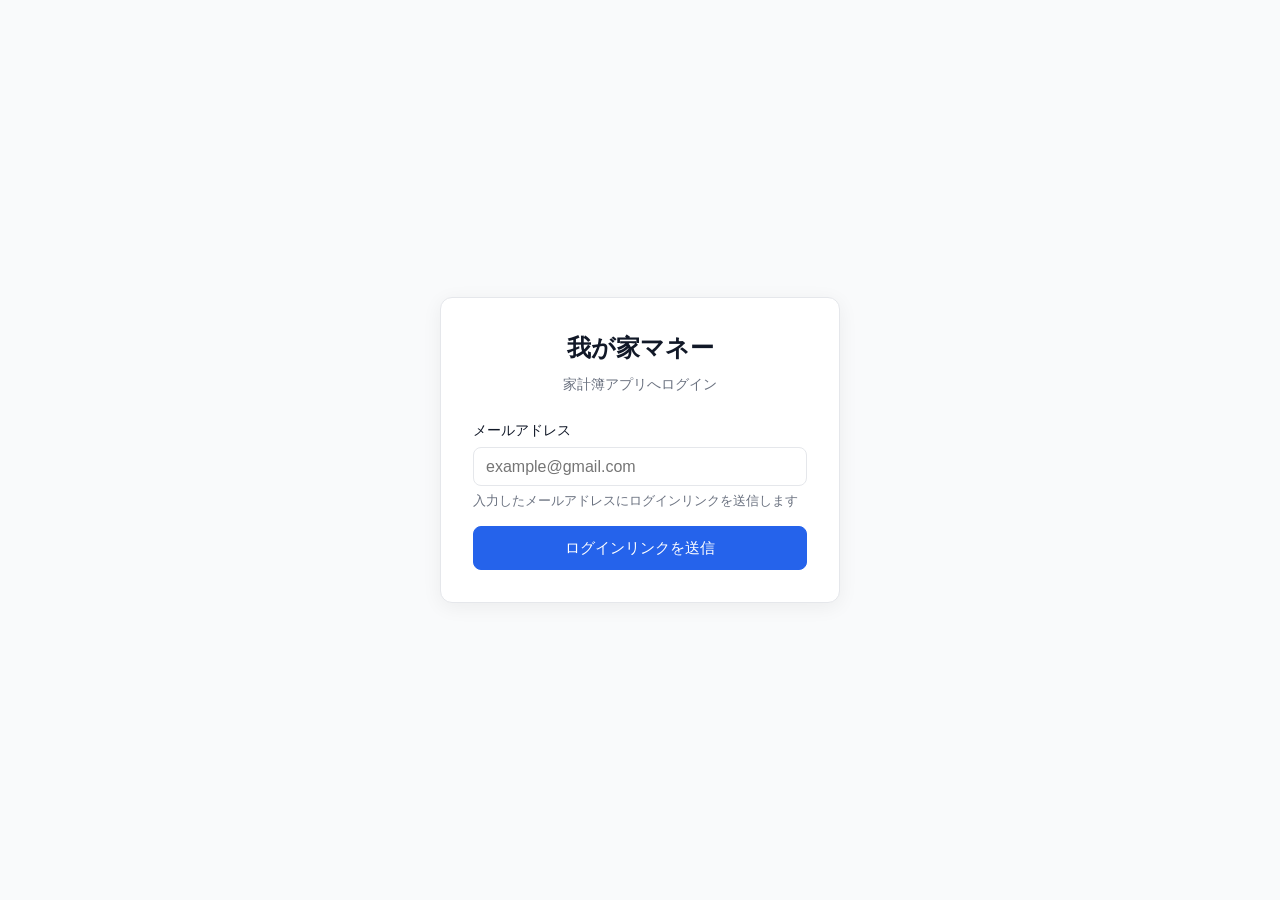
==== index.html @ 6bba8a93 "Phase 1 + 2: foundation, asset management, legacy CSV import - Login (Magic Link), onboarding (house" ====
<!DOCTYPE html>
<html lang="ja">
<head>
  <meta charset="UTF-8">
  <meta name="viewport" content="width=device-width,initial-scale=1.0">
  <title>ログイン | 我が家マネー</title>
  <link rel="stylesheet" href="/css/styles.css">
</head>
<body>
  <main class="auth-screen">
    <div class="auth-card">
      <h1 class="auth-title">我が家マネー</h1>
      <p class="auth-subtitle">家計簿アプリへログイン</p>

      <div id="login-view">
        <form id="login-form">
          <div class="form-group">
            <label class="form-label" for="email">メールアドレス</label>
            <input
              type="email"
              id="email"
              class="form-input"
              required
              autocomplete="email"
              placeholder="example@gmail.com"
            >
            <p class="form-help">入力したメールアドレスにログインリンクを送信します</p>
          </div>
          <button type="submit" class="btn btn-primary btn-block" id="submit-btn">
            ログインリンクを送信
          </button>
        </form>
      </div>

      <div id="sent-view" style="display:none;">
        <div style="text-align:center; padding: 1rem 0;">
          <div style="font-size: 2.5rem;">📧</div>
          <h2 style="margin: 0.5rem 0; font-size: 1.1rem;">メールを送信しました</h2>
          <p style="color: var(--text-muted); font-size: 0.9rem; margin: 0.5rem 0 1.5rem;">
            <span id="sent-email"></span> にログインリンクを送りました。<br>
            メールのリンクをクリックしてログインしてください。
          </p>
          <button type="button" class="btn btn-ghost btn-block" id="back-btn">
            別のメールで再送信
          </button>
        </div>
      </div>
    </div>
  </main>

  <script type="module">
    import { supabase, getUser } from '/js/supabase.js';
    import { toast, withErrorToast } from '/js/utils.js';

    // 既にログイン済みなら dashboard へ
    (async () => {
      const user = await getUser();
      if (user) window.location.replace('/dashboard.html');
    })();

    const form = document.getElementById('login-form');
    const submitBtn = document.getElementById('submit-btn');
    const loginView = document.getElementById('login-view');
    const sentView = document.getElementById('sent-view');
    const sentEmail = document.getElementById('sent-email');
    const backBtn = document.getElementById('back-btn');

    form.addEventListener('submit', withErrorToast(async (e) => {
      e.preventDefault();
      const email = document.getElementById('email').value.trim();
      if (!email) return;

      submitBtn.disabled = true;
      submitBtn.innerHTML = '<span class="spinner"></span> 送信中...';

      const { error } = await supabase.auth.signInWithOtp({
        email,
        options: {
          emailRedirectTo: window.location.origin + '/dashboard.html',
        },
      });

      submitBtn.disabled = false;
      submitBtn.textContent = 'ログインリンクを送信';

      if (error) throw error;

      sentEmail.textContent = email;
      loginView.style.display = 'none';
      sentView.style.display = 'block';
      toast('メールを送信しました', 'success');
    }));

    backBtn.addEventListener('click', () => {
      loginView.style.display = 'block';
      sentView.style.display = 'none';
    });
  </script>
</body>
</html>
---- css/styles.css ----
/* 家計簿アプリ 共通スタイル */
:root {
  --bg: #f9fafb;
  --bg-card: #ffffff;
  --border: #e5e7eb;
  --text: #111827;
  --text-muted: #6b7280;
  --primary: #2563eb;
  --primary-hover: #1d4ed8;
  --success: #16a34a;
  --danger: #dc2626;
  --warning: #f59e0b;
}

* { box-sizing: border-box; }

html, body {
  margin: 0;
  padding: 0;
  font-family: -apple-system, BlinkMacSystemFont, 'Segoe UI', 'Hiragino Sans', 'Yu Gothic UI', sans-serif;
  background: var(--bg);
  color: var(--text);
  font-size: 16px;
  line-height: 1.5;
}

a { color: var(--primary); text-decoration: none; }
a:hover { text-decoration: underline; }

/* ナビゲーション */
.app-nav {
  background: var(--bg-card);
  border-bottom: 1px solid var(--border);
  padding: 0.75rem 1rem;
  display: flex;
  justify-content: space-between;
  align-items: center;
  position: sticky;
  top: 0;
  z-index: 100;
}
.app-nav .brand {
  font-weight: 700;
  font-size: 1.1rem;
}
.app-nav .nav-links {
  display: flex;
  gap: 1rem;
  align-items: center;
  flex-wrap: wrap;
}
.app-nav .nav-links a {
  color: var(--text-muted);
  font-size: 0.9rem;
  padding: 0.4rem 0.6rem;
  border-radius: 0.4rem;
}
.app-nav .nav-links a:hover {
  background: var(--bg);
  text-decoration: none;
}
.app-nav .nav-links a.active {
  color: var(--primary);
  font-weight: 600;
  background: #eff6ff;
}

@media (max-width: 640px) {
  .app-nav .nav-links a { font-size: 0.8rem; padding: 0.3rem 0.5rem; }
  .app-nav .brand { font-size: 1rem; }
}

/* レイアウト */
.container {
  max-width: 1280px;
  margin: 0 auto;
  padding: 1rem;
}

@media (min-width: 768px) {
  .container { padding: 2rem; }
}

/* カード */
.card {
  background: var(--bg-card);
  border: 1px solid var(--border);
  border-radius: 0.75rem;
  padding: 1.25rem;
  box-shadow: 0 1px 3px rgba(0,0,0,0.04);
}
.card-title {
  font-size: 0.85rem;
  color: var(--text-muted);
  margin: 0 0 0.5rem 0;
  font-weight: 500;
}
.card-value {
  font-size: 1.75rem;
  font-weight: 700;
  margin: 0;
  letter-spacing: -0.02em;
}
.card-sub {
  font-size: 0.85rem;
  color: var(--text-muted);
  margin-top: 0.25rem;
}
.card-sub.up { color: var(--success); }
.card-sub.down { color: var(--danger); }

/* グリッド */
.grid {
  display: grid;
  gap: 1rem;
}
.grid.cols-4 { grid-template-columns: repeat(1, 1fr); }
.grid.cols-2 { grid-template-columns: repeat(1, 1fr); }
@media (min-width: 640px)  {
  .grid.cols-4 { grid-template-columns: repeat(2, 1fr); }
  .grid.cols-2 { grid-template-columns: repeat(2, 1fr); }
}
@media (min-width: 1024px) {
  .grid.cols-4 { grid-template-columns: repeat(4, 1fr); }
}

/* フォーム */
.form-group { margin-bottom: 1rem; }
.form-label {
  display: block;
  font-size: 0.875rem;
  font-weight: 500;
  margin-bottom: 0.4rem;
}
.form-input, .form-select {
  width: 100%;
  padding: 0.6rem 0.75rem;
  font-size: 1rem;
  border: 1px solid var(--border);
  border-radius: 0.5rem;
  background: var(--bg-card);
  font-family: inherit;
}
.form-input:focus, .form-select:focus {
  outline: 2px solid var(--primary);
  outline-offset: -1px;
  border-color: var(--primary);
}
.form-help {
  font-size: 0.8rem;
  color: var(--text-muted);
  margin-top: 0.3rem;
}

/* ボタン */
.btn {
  display: inline-flex;
  align-items: center;
  justify-content: center;
  gap: 0.4rem;
  padding: 0.6rem 1.1rem;
  font-size: 0.95rem;
  font-weight: 500;
  border: 1px solid transparent;
  border-radius: 0.5rem;
  cursor: pointer;
  background: var(--bg-card);
  color: var(--text);
  font-family: inherit;
  min-height: 44px;
  transition: background 0.15s, color 0.15s;
}
.btn:hover { background: var(--bg); }
.btn:disabled { opacity: 0.5; cursor: not-allowed; }
.btn.btn-primary {
  background: var(--primary);
  color: white;
  border-color: var(--primary);
}
.btn.btn-primary:hover { background: var(--primary-hover); }
.btn.btn-block { width: 100%; }
.btn.btn-ghost { background: transparent; border-color: var(--border); }
.btn.btn-danger { background: var(--danger); color: white; border-color: var(--danger); }
.btn.btn-danger:hover { background: #b91c1c; }
.btn.btn-sm { padding: 0.35rem 0.7rem; font-size: 0.85rem; min-height: 32px; }

/* ローディング/空状態 */
.loading, .empty-state {
  text-align: center;
  padding: 3rem 1rem;
  color: var(--text-muted);
}
.empty-state h3 { margin: 0 0 0.5rem; color: var(--text); }
.empty-state p { margin: 0 0 1rem; }

.spinner {
  display: inline-block;
  width: 1.25rem;
  height: 1.25rem;
  border: 2px solid var(--border);
  border-top-color: var(--primary);
  border-radius: 50%;
  animation: spin 0.8s linear infinite;
}
@keyframes spin { to { transform: rotate(360deg); } }

/* ログイン画面センタリング */
.auth-screen {
  min-height: 100vh;
  display: flex;
  align-items: center;
  justify-content: center;
  padding: 1rem;
}
.auth-card {
  background: var(--bg-card);
  border: 1px solid var(--border);
  border-radius: 0.75rem;
  padding: 2rem;
  width: 100%;
  max-width: 400px;
  box-shadow: 0 4px 20px rgba(0,0,0,0.06);
}
.auth-title {
  font-size: 1.5rem;
  font-weight: 700;
  margin: 0 0 0.5rem;
  text-align: center;
}
.auth-subtitle {
  text-align: center;
  color: var(--text-muted);
  margin: 0 0 1.5rem;
  font-size: 0.9rem;
}

/* セクション */
.section-title {
  font-size: 1.1rem;
  font-weight: 600;
  margin: 1.5rem 0 0.75rem;
}

.chart-container {
  position: relative;
  height: 320px;
  width: 100%;
}

/* テーブル */
.table-wrap { overflow-x: auto; }
.table {
  width: 100%;
  border-collapse: collapse;
}
.table th, .table td {
  padding: 0.6rem 0.75rem;
  text-align: left;
  border-bottom: 1px solid var(--border);
  font-size: 0.9rem;
}
.table th {
  font-weight: 600;
  color: var(--text-muted);
  background: var(--bg);
  font-size: 0.8rem;
  text-transform: uppercase;
  letter-spacing: 0.03em;
}
.table .num { text-align: right; font-variant-numeric: tabular-nums; }
.table tbody tr:hover { background: #fafbfc; }

/* radio group */
.radio-group { display: flex; flex-direction: column; gap: 0.5rem; }
.radio-option {
  border: 1px solid var(--border);
  border-radius: 0.5rem;
  padding: 0.75rem 1rem;
  cursor: pointer;
  display: flex;
  gap: 0.75rem;
  align-items: flex-start;
}
.radio-option:has(input:checked) {
  border-color: var(--primary);
  background: #eff6ff;
}
.radio-option input { margin-top: 0.2rem; }
.radio-option .radio-label { font-weight: 600; font-size: 0.95rem; }
.radio-option .radio-desc { font-size: 0.85rem; color: var(--text-muted); }

/* モーダル */
.modal-backdrop {
  position: fixed;
  inset: 0;
  background: rgba(0,0,0,0.5);
  display: flex;
  align-items: center;
  justify-content: center;
  z-index: 1000;
  padding: 1rem;
}
.modal {
  background: var(--bg-card);
  border-radius: 0.75rem;
  width: 100%;
  max-width: 500px;
  max-height: 90vh;
  overflow-y: auto;
  padding: 1.5rem;
  box-shadow: 0 20px 50px rgba(0,0,0,0.2);
}
.modal-large { max-width: 800px; }
.modal-title {
  font-size: 1.2rem;
  font-weight: 700;
  margin: 0 0 0.5rem;
}
.modal-actions {
  display: flex;
  gap: 0.5rem;
  justify-content: flex-end;
  margin-top: 1.25rem;
  flex-wrap: wrap;
}

/* ファイルドロップゾーン */
.dropzone {
  border: 2px dashed var(--border);
  border-radius: 0.75rem;
  padding: 2.5rem 1rem;
  text-align: center;
  cursor: pointer;
  transition: background 0.15s, border-color 0.15s;
}
.dropzone:hover, .dropzone.dragover {
  border-color: var(--primary);
  background: #eff6ff;
}
.dropzone p { margin: 0.5rem 0; color: var(--text-muted); }

/* タブ */
.tabs {
  display: flex;
  gap: 0.25rem;
  border-bottom: 1px solid var(--border);
  margin-bottom: 1rem;
  overflow-x: auto;
}
.tab-btn {
  padding: 0.6rem 1rem;
  font-size: 0.95rem;
  background: transparent;
  border: none;
  border-bottom: 2px solid transparent;
  cursor: pointer;
  color: var(--text-muted);
  font-family: inherit;
  white-space: nowrap;
}
.tab-btn.active {
  color: var(--primary);
  border-bottom-color: var(--primary);
  font-weight: 600;
}

/* バッジ */
.badge {
  display: inline-block;
  padding: 0.15rem 0.55rem;
  border-radius: 1rem;
  font-size: 0.75rem;
  font-weight: 500;
  background: var(--bg);
  color: var(--text-muted);
}
.badge.bank { background: #dbeafe; color: #1e40af; }
.badge.jp_stock { background: #fee2e2; color: #991b1b; }
.badge.foreign_stock { background: #fef3c7; color: #92400e; }
.badge.insurance { background: #d1fae5; color: #065f46; }
.badge.mutual_fund { background: #ede9fe; color: #5b21b6; }
.badge.pension { background: #e0e7ff; color: #3730a3; }
.badge.other { background: var(--bg); }

/* 進捗バー */
.progress {
  width: 100%;
  height: 0.5rem;
  background: var(--bg);
  border-radius: 0.25rem;
  overflow: hidden;
}
.progress-bar {
  height: 100%;
  background: var(--primary);
  transition: width 0.2s;
}
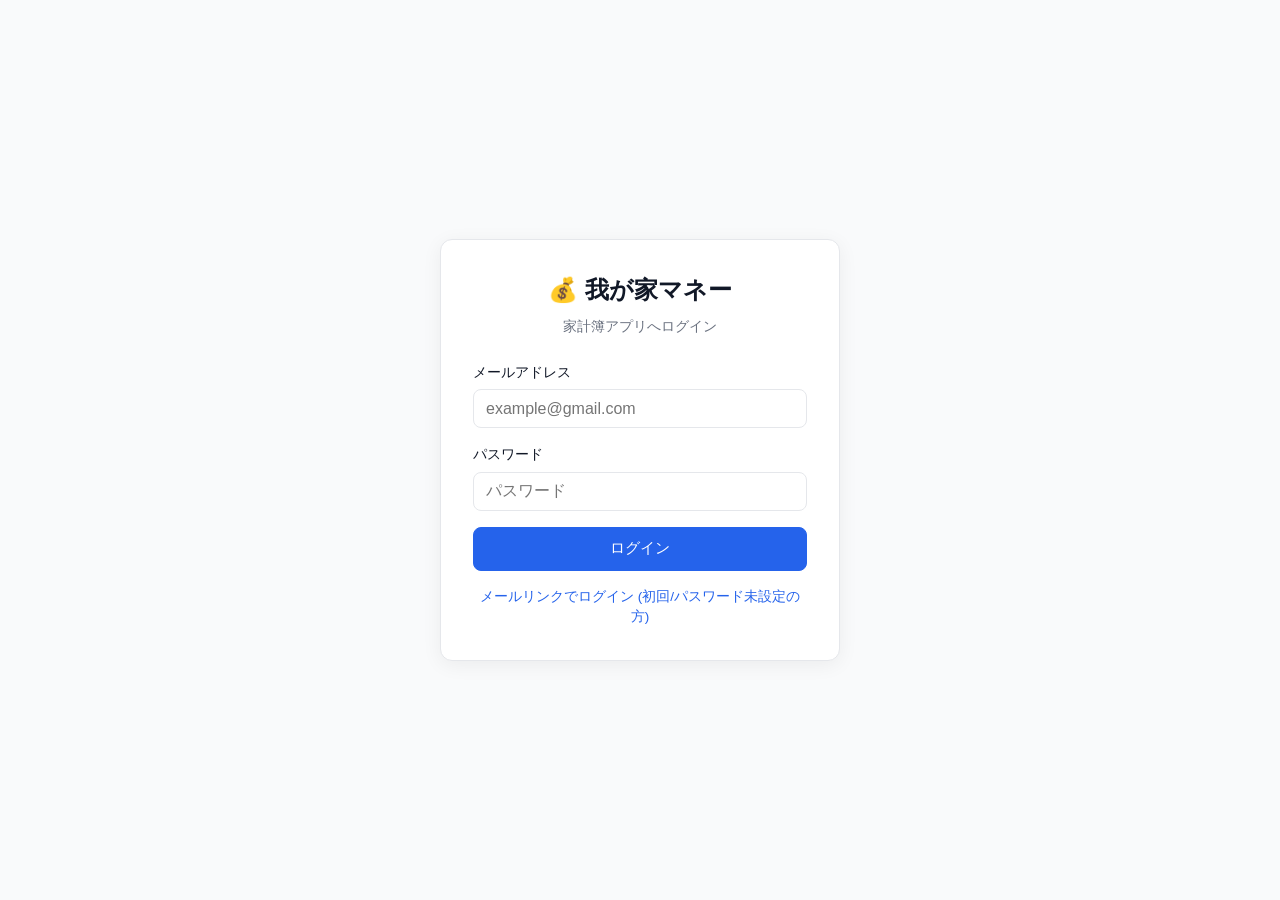
==== commit 25bd232e: "Password login, PWA install support, mobile-friendly entry forms Login friction: - index.html now de" ====
--- a/index.html
+++ b/index.html
@@ -5,15 +5,21 @@
   <meta name="viewport" content="width=device-width,initial-scale=1.0">
   <title>ログイン | 我が家マネー</title>
   <link rel="stylesheet" href="/css/styles.css">
+  <link rel="manifest" href="/manifest.json">
+  <meta name="theme-color" content="#2563eb">
+  <link rel="apple-touch-icon" href="/icons/icon-180.png">
+  <meta name="apple-mobile-web-app-capable" content="yes">
+  <meta name="apple-mobile-web-app-title" content="我が家マネー">
 </head>
 <body>
   <main class="auth-screen">
     <div class="auth-card">
-      <h1 class="auth-title">我が家マネー</h1>
+      <h1 class="auth-title">💰 我が家マネー</h1>
       <p class="auth-subtitle">家計簿アプリへログイン</p>
 
-      <div id="login-view">
-        <form id="login-form">
+      <!-- パスワードログイン (デフォルト) -->
+      <div id="password-view">
+        <form id="password-form">
           <div class="form-group">
             <label class="form-label" for="email">メールアドレス</label>
             <input
@@ -21,7 +27,40 @@
               id="email"
               class="form-input"
               required
-              autocomplete="email"
+              autocomplete="username"
+              placeholder="example@gmail.com"
+            >
+          </div>
+          <div class="form-group">
+            <label class="form-label" for="password">パスワード</label>
+            <input
+              type="password"
+              id="password"
+              class="form-input"
+              required
+              autocomplete="current-password"
+              placeholder="パスワード"
+            >
+          </div>
+          <button type="submit" class="btn btn-primary btn-block" id="password-submit-btn">
+            ログイン
+          </button>
+        </form>
+        <p style="text-align:center; margin: 1rem 0 0; font-size: 0.85rem;">
+          <a href="#" id="to-magic-link">メールリンクでログイン (初回/パスワード未設定の方)</a>
+        </p>
+      </div>
+
+      <!-- Magic Link ログイン -->
+      <div id="login-view" style="display:none;">
+        <form id="login-form">
+          <div class="form-group">
+            <label class="form-label" for="ml-email">メールアドレス</label>
+            <input
+              type="email"
+              id="ml-email"
+              class="form-input"
+              autocomplete="username"
               placeholder="example@gmail.com"
             >
             <p class="form-help">入力したメールアドレスにログインリンクを送信します</p>
@@ -30,6 +69,12 @@
             ログインリンクを送信
           </button>
         </form>
+        <p style="text-align:center; margin: 1rem 0 0; font-size: 0.85rem;">
+          <a href="#" id="to-password">パスワードでログイン</a>
+        </p>
+        <p style="margin: 0.75rem 0 0; font-size: 0.78rem; color: var(--text-muted);">
+          💡 ログイン後、設定画面でパスワードを登録すると次回からメール不要でログインできます。
+        </p>
       </div>
 
       <div id="sent-view" style="display:none;">
@@ -41,7 +86,7 @@
             メールのリンクをクリックしてログインしてください。
           </p>
           <button type="button" class="btn btn-ghost btn-block" id="back-btn">
-            別のメールで再送信
+            戻る
           </button>
         </div>
       </div>
@@ -58,16 +103,67 @@
       if (user) window.location.replace('/dashboard.html');
     })();
 
+    const passwordView = document.getElementById('password-view');
+    const loginView = document.getElementById('login-view');
+    const sentView = document.getElementById('sent-view');
+
+    // 前回使ったメールをプリフィル
+    const savedEmail = localStorage.getItem('last_email') || '';
+    if (savedEmail) {
+      document.getElementById('email').value = savedEmail;
+      document.getElementById('ml-email').value = savedEmail;
+    }
+
+    function show(view) {
+      passwordView.style.display = view === 'password' ? 'block' : 'none';
+      loginView.style.display = view === 'magic' ? 'block' : 'none';
+      sentView.style.display = view === 'sent' ? 'block' : 'none';
+    }
+
+    document.getElementById('to-magic-link').addEventListener('click', (e) => { e.preventDefault(); show('magic'); });
+    document.getElementById('to-password').addEventListener('click', (e) => { e.preventDefault(); show('password'); });
+    document.getElementById('back-btn').addEventListener('click', () => show('password'));
+
+    // ============ パスワードログイン ============
+    const passwordForm = document.getElementById('password-form');
+    const passwordSubmitBtn = document.getElementById('password-submit-btn');
+
+    passwordForm.addEventListener('submit', async (e) => {
+      e.preventDefault();
+      const email = document.getElementById('email').value.trim();
+      const password = document.getElementById('password').value;
+      if (!email || !password) return;
+
+      passwordSubmitBtn.disabled = true;
+      passwordSubmitBtn.innerHTML = '<span class="spinner"></span> ログイン中...';
+
+      const { error } = await supabase.auth.signInWithPassword({ email, password });
+
+      passwordSubmitBtn.disabled = false;
+      passwordSubmitBtn.textContent = 'ログイン';
+
+      if (error) {
+        console.error(error);
+        if (error.message?.includes('Invalid login credentials')) {
+          toast('メールアドレスまたはパスワードが違います。パスワード未設定の方は「メールリンクでログイン」を使ってください', 'error');
+        } else {
+          toast(error.message || 'ログインに失敗しました', 'error');
+        }
+        return;
+      }
+
+      localStorage.setItem('last_email', email);
+      window.location.replace('/dashboard.html');
+    });
+
+    // ============ Magic Link ============
     const form = document.getElementById('login-form');
     const submitBtn = document.getElementById('submit-btn');
-    const loginView = document.getElementById('login-view');
-    const sentView = document.getElementById('sent-view');
     const sentEmail = document.getElementById('sent-email');
-    const backBtn = document.getElementById('back-btn');
 
     form.addEventListener('submit', withErrorToast(async (e) => {
       e.preventDefault();
-      const email = document.getElementById('email').value.trim();
+      const email = document.getElementById('ml-email').value.trim();
       if (!email) return;
 
       submitBtn.disabled = true;
@@ -85,16 +181,11 @@
 
       if (error) throw error;
 
+      localStorage.setItem('last_email', email);
       sentEmail.textContent = email;
-      loginView.style.display = 'none';
-      sentView.style.display = 'block';
+      show('sent');
       toast('メールを送信しました', 'success');
     }));
-
-    backBtn.addEventListener('click', () => {
-      loginView.style.display = 'block';
-      sentView.style.display = 'none';
-    });
   </script>
 </body>
 </html>
--- a/css/styles.css
+++ b/css/styles.css
@@ -141,6 +141,17 @@
   background: var(--bg-card);
   font-family: inherit;
 }
+
+/* number 入力のスピナー(上下矢印)を削除 */
+input[type="number"]::-webkit-outer-spin-button,
+input[type="number"]::-webkit-inner-spin-button {
+  -webkit-appearance: none;
+  margin: 0;
+}
+input[type="number"] {
+  -moz-appearance: textfield;
+  appearance: textfield;
+}
 .form-input:focus, .form-select:focus {
   outline: 2px solid var(--primary);
   outline-offset: -1px;
@@ -395,3 +406,145 @@
   background: var(--primary);
   transition: width 0.2s;
 }
+
+/* D&D 並び替え */
+.drag-handle {
+  cursor: grab;
+  color: var(--text-muted);
+  user-select: none;
+  padding: 0.3rem 0.5rem;
+  font-size: 1rem;
+  display: inline-block;
+}
+.drag-handle:hover { color: var(--text); }
+.drag-handle:active { cursor: grabbing; }
+.sortable-ghost {
+  opacity: 0.4;
+  background: #eff6ff;
+}
+.sortable-chosen { background: #fafbfc; }
+.sortable-drag { background: var(--bg-card); box-shadow: 0 4px 12px rgba(0,0,0,0.15); }
+
+/* 外貨セル */
+.fx-cell { display: flex; flex-direction: column; gap: 2px; align-items: flex-end; }
+.fx-cell .fx-input { max-width: 130px; padding: 0.4rem 0.5rem; font-size: 0.9rem; text-align: right; }
+.fx-cell .fx-result { font-size: 0.75rem; color: var(--text-muted); font-variant-numeric: tabular-nums; }
+.fx-rate-cell { background: #fff7ed; }
+
+/* sticky ツールバー (月次入力など) */
+.sticky-toolbar {
+  position: sticky;
+  top: 53px;  /* ナビゲーションの真下 */
+  background: var(--bg-card);
+  border-bottom: 1px solid var(--border);
+  padding: 0.75rem 1rem;
+  margin: -1rem -1rem 1rem -1rem;
+  z-index: 50;
+  display: flex;
+  justify-content: space-between;
+  align-items: center;
+  gap: 0.5rem;
+  flex-wrap: wrap;
+  box-shadow: 0 2px 4px rgba(0,0,0,0.04);
+}
+@media (min-width: 768px) {
+  .sticky-toolbar {
+    margin: -2rem -2rem 1.5rem -2rem;
+    padding: 0.85rem 2rem;
+  }
+}
+.sticky-toolbar h1 { margin: 0; font-size: 1.15rem; }
+
+/* ============================================================
+   スマホ: テーブルをカード型スタックに変換 (.stacked-mobile)
+   各 td に data-label を付けるとラベル付きで縦に積まれる
+   ============================================================ */
+@media (max-width: 767px) {
+  /* ナビは固定解除して、sticky-toolbarを一番上に */
+  .app-nav { position: static; }
+  .sticky-toolbar { top: 0; }
+
+  /* iOSの自動ズーム防止: フォーカス可能な入力は16px以上 */
+  .form-input, .form-select, .fx-cell .fx-input {
+    font-size: 16px;
+  }
+
+  .stacked-mobile { border-collapse: separate; }
+  .stacked-mobile thead { display: none; }
+  .stacked-mobile tbody { display: block; }
+  .stacked-mobile tr {
+    display: block;
+    border: 1px solid var(--border);
+    border-radius: 0.6rem;
+    margin-bottom: 0.75rem;
+    padding: 0.6rem 0.8rem;
+    background: var(--bg-card);
+  }
+  .stacked-mobile td {
+    display: flex;
+    align-items: center;
+    justify-content: space-between;
+    gap: 0.6rem;
+    border: none !important;
+    padding: 0.3rem 0;
+    font-size: 0.95rem;
+  }
+  .stacked-mobile td[data-label]::before {
+    content: attr(data-label);
+    font-size: 0.8rem;
+    color: var(--text-muted);
+    flex-shrink: 0;
+    min-width: 5em;
+  }
+  /* 入力・セレクトは右側に寄せて十分な幅を確保 */
+  .stacked-mobile td .form-input,
+  .stacked-mobile td .form-select {
+    max-width: 60% !important;
+    width: 60%;
+    min-width: 140px;
+  }
+  .stacked-mobile td .fx-cell {
+    width: 60%;
+    min-width: 140px;
+  }
+  .stacked-mobile td .fx-cell .fx-input { max-width: 100%; width: 100%; }
+  /* ドラッグハンドルセルはスマホでは非表示 (並び替えはPCで) */
+  .stacked-mobile .drag-cell { display: none; }
+  /* スマホで意味のないセル (円口座のレート"—"など) */
+  .stacked-mobile .mob-hide { display: none; }
+  /* アクションボタン行 */
+  .stacked-mobile .actions-cell {
+    justify-content: flex-end;
+    padding-top: 0.5rem;
+    margin-top: 0.3rem;
+    border-top: 1px dashed var(--border) !important;
+  }
+  /* 行頭の口座名/タイトルセル */
+  .stacked-mobile .title-cell {
+    font-weight: 600;
+    font-size: 1rem;
+    padding-bottom: 0.4rem;
+  }
+}
+
+/* 未保存インジケーター */
+.btn-dirty {
+  position: relative;
+  box-shadow: 0 0 0 0 rgba(245, 158, 11, 0.6);
+  animation: dirty-pulse 1.6s ease-in-out infinite;
+}
+.btn-dirty::after {
+  content: '';
+  position: absolute;
+  top: 4px;
+  right: 4px;
+  width: 9px;
+  height: 9px;
+  background: #f59e0b;
+  border-radius: 50%;
+  border: 2px solid var(--bg-card);
+}
+@keyframes dirty-pulse {
+  0%, 100% { box-shadow: 0 0 0 0 rgba(245, 158, 11, 0.5); }
+  50%      { box-shadow: 0 0 0 6px rgba(245, 158, 11, 0); }
+}
